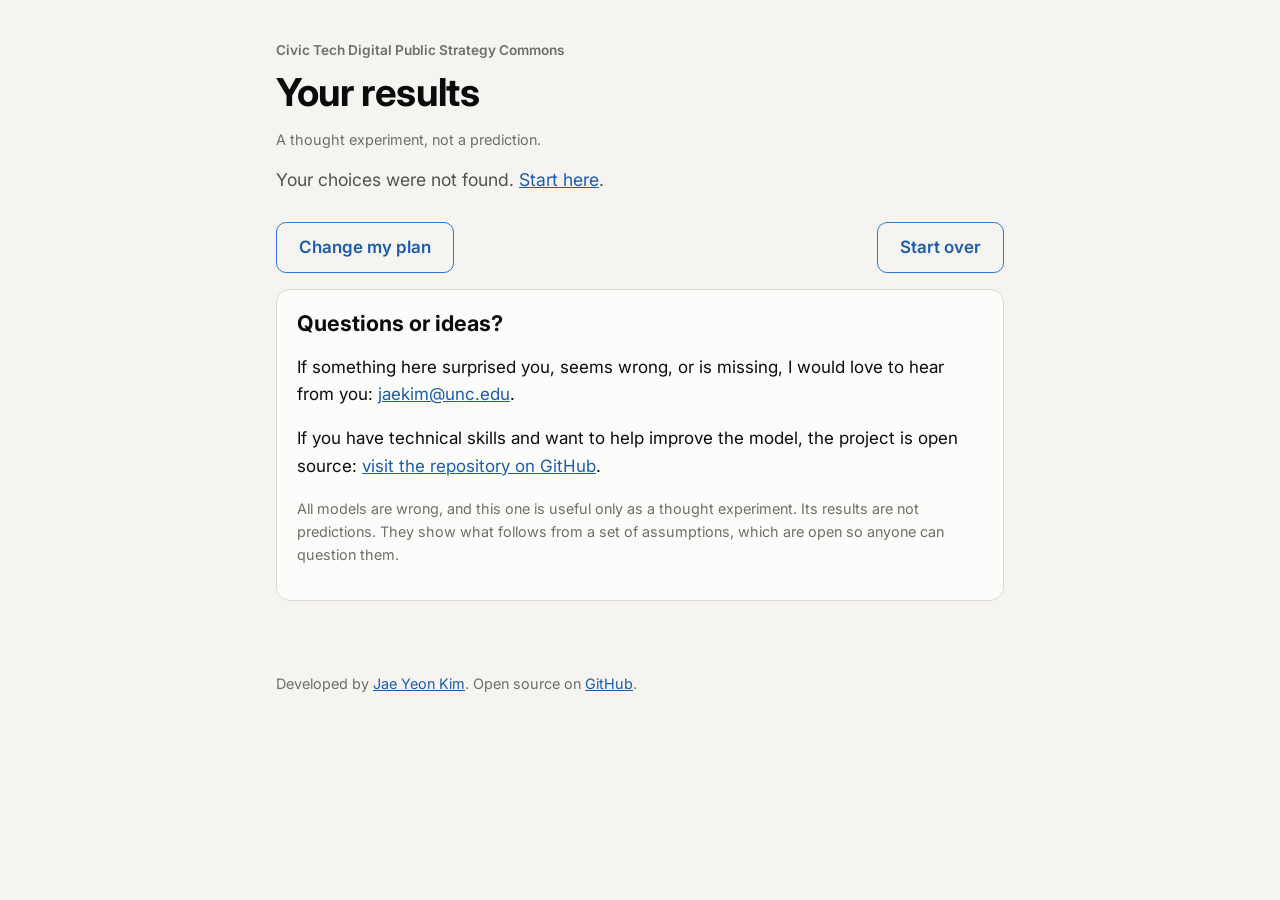
==== docs/results.html @ 11f8f768 "Add framework, OpenSpiel models, two-page website, and licenses - framework.md: success criteria (po" ====
<!doctype html>
<html lang="en">
<head>
  <meta charset="utf-8">
  <meta name="viewport" content="width=device-width, initial-scale=1">
  <title>Your results - Civic Tech Digital Public Strategy Commons</title>
  <meta name="description" content="Compare your guess with what the model suggests, and see why.">
  <link rel="preconnect" href="https://fonts.googleapis.com">
  <link rel="preconnect" href="https://fonts.gstatic.com" crossorigin>
  <link href="https://fonts.googleapis.com/css2?family=Inter:wght@400;600;700&display=swap" rel="stylesheet">
  <link rel="stylesheet" href="assets/style.css">
  <link rel="icon" href="data:image/svg+xml,%3Csvg xmlns='http://www.w3.org/2000/svg' viewBox='0 0 32 32'%3E%3Crect width='32' height='32' rx='7' fill='%232a78d6'/%3E%3Cpath d='M8 22l6-7 4 4 6-9' stroke='white' stroke-width='3' fill='none' stroke-linecap='round' stroke-linejoin='round'/%3E%3C/svg%3E">
</head>
<body>
<main class="page">
  <header class="intro">
    <p class="eyebrow"><a href="index.html">Civic Tech Digital Public Strategy Commons</a></p>
    <h1>Your results</h1>
    <p class="note">A thought experiment, not a prediction.</p>
    <p class="lede" id="summary">Working it out...</p>
  </header>

  <div id="results" aria-live="polite"></div>

  <section class="suggestion" id="suggestion" hidden></section>

  <div class="step-buttons">
    <a class="button secondary" id="edit-plan" href="index.html">Change my plan</a>
    <a class="button secondary" href="index.html">Start over</a>
  </div>

  <section class="closing">
    <h2>Questions or ideas?</h2>
    <p>If something here surprised you, seems wrong, or is missing, I would love to hear from you: <a href="mailto:jaekim@unc.edu?subject=Digital%20Public%20Strategy%20Commons">jaekim@unc.edu</a>.</p>
    <p>If you have technical skills and want to help improve the model, the project is open source: <a href="https://github.com/jaeyk/digital_public_strategy_commons">visit the repository on GitHub</a>.</p>
    <p class="note">All models are wrong, and this one is useful only as a thought experiment. Its results are not predictions. They show what follows from a set of assumptions, which are open so anyone can question them.</p>
  </section>
</main>
<footer class="page footer">
  <p>Developed by <a href="https://jaeyk.github.io/">Jae Yeon Kim</a>. Open source on <a href="https://github.com/jaeyk/digital_public_strategy_commons">GitHub</a>.</p>
</footer>
<script type="module" src="assets/results.js"></script>
</body>
</html>
---- docs/assets/style.css ----
/* Civic Tech Digital Public Strategy Commons - styles. Colors are defined once as tokens. */
:root {
  color-scheme: light;
  --bg: #f5f4f0;
  --surface: #fcfcfb;
  --surface-2: #efede7;
  --border: #dddbd3;
  --text: #0b0b0b;
  --text-2: #52514e;
  --muted: #6f6e69;
  --accent: #2a78d6;
  --accent-ink: #1c5cab;
  --accent-soft: #e3eefb;
  --you: #eb6834;
  --good: #0f7d3f;
  --bad: #b23a3a;
}
@media (prefers-color-scheme: dark) {
  :root:not([data-theme="light"]) {
    color-scheme: dark;
    --bg: #121211;
    --surface: #1a1a19;
    --surface-2: #242422;
    --border: #383835;
    --text: #f0efec;
    --text-2: #c3c2b7;
    --muted: #9a998f;
    --accent: #3987e5;
    --accent-ink: #86b6ef;
    --accent-soft: #1c2b3d;
    --you: #d95926;
    --good: #4cc27a;
    --bad: #e66767;
  }
}
:root[data-theme="dark"] {
  color-scheme: dark;
  --bg: #121211;
  --surface: #1a1a19;
  --surface-2: #242422;
  --border: #383835;
  --text: #f0efec;
  --text-2: #c3c2b7;
  --muted: #9a998f;
  --accent: #3987e5;
  --accent-ink: #86b6ef;
  --accent-soft: #1c2b3d;
  --you: #d95926;
  --good: #4cc27a;
  --bad: #e66767;
}

* { box-sizing: border-box; }
body { margin: 0; background: var(--bg); color: var(--text); font: 17px/1.6 "Inter", system-ui, -apple-system, "Segoe UI", sans-serif; }
a { color: var(--accent-ink); }
h1 { font-size: clamp(1.7rem, 4.5vw, 2.4rem); line-height: 1.15; margin: 0 0 12px; letter-spacing: -0.01em; }
h2 { font-size: 1.35rem; line-height: 1.25; margin: 0 0 8px; }
h3 { font-size: 0.95rem; margin: 18px 0 6px; color: var(--text-2); }
.page { max-width: 760px; margin: 0 auto; padding: 40px 16px; }
.intro { margin-bottom: 24px; }
.lede { font-size: 1.1rem; color: var(--text-2); margin: 0; }
.eyebrow { font-size: 0.85rem; font-weight: 600; margin: 0 0 8px; }
.eyebrow a { color: var(--muted); text-decoration: none; }
.hint { color: var(--muted); margin: 0 0 16px; }

/* Progress */
.progress { display: flex; gap: 6px; list-style: none; padding: 0; margin: 0 0 28px; counter-reset: step; flex-wrap: wrap; }
.progress li {
  flex: 1 1 120px; font-size: 0.85rem; color: var(--muted); padding: 8px 0 0; border-top: 4px solid var(--border);
  counter-increment: step;
}
.progress li::before { content: counter(step) ". "; }
.progress li.done { border-color: var(--accent); color: var(--text-2); }
.progress li.current { border-color: var(--accent); color: var(--text); font-weight: 700; }

/* Choice cards */
.cards { display: grid; gap: 10px; grid-template-columns: repeat(auto-fit, minmax(220px, 1fr)); }
.card {
  display: flex; flex-direction: column; gap: 4px; text-align: left; font: inherit; color: var(--text);
  background: var(--surface); border: 1px solid var(--border); border-radius: 12px; padding: 14px 16px; cursor: pointer;
}
.card span { color: var(--text-2); font-size: 0.92rem; line-height: 1.4; }
.card:hover { border-color: var(--accent); }
.card[aria-checked="true"] { border-color: var(--accent); background: var(--accent-soft); box-shadow: inset 0 0 0 1px var(--accent); }
.card[aria-checked="true"] strong::before { content: "\2713  "; color: var(--accent-ink); }

/* 2 x 2 matrix */
.matrix { display: grid; grid-template-columns: 28px 1fr; grid-template-rows: 1fr auto; gap: 8px; }
.matrix .quadrants { grid-column: 2; grid-row: 1; display: grid; grid-template-columns: 1fr 1fr; gap: 10px; }
.matrix .quadrants .card { min-height: 130px; justify-content: center; }
.axis-y {
  grid-column: 1; grid-row: 1; writing-mode: vertical-rl; transform: rotate(180deg); text-align: center;
  font-size: 0.8rem; color: var(--muted); font-weight: 600;
}
.axis-x { grid-column: 2; grid-row: 2; text-align: center; font-size: 0.8rem; color: var(--muted); font-weight: 600; }
.axis-y::after { content: "  \2192"; }
.axis-x::after { content: "  \2192"; }

/* Guess */
.guess { border: 1px solid var(--border); border-radius: 12px; padding: 12px 16px 16px; margin: 0 0 12px; background: var(--surface); }
.guess legend { font-weight: 700; padding: 0 6px; }
.scale { display: grid; grid-template-columns: repeat(4, 1fr); gap: 6px; }
.scale button {
  font: inherit; font-size: 0.9rem; padding: 10px 8px; border-radius: 8px; border: 1px solid var(--border);
  background: var(--surface); color: var(--text); cursor: pointer;
}
.scale button[aria-pressed="true"] { border-color: var(--you); box-shadow: inset 0 0 0 2px var(--you); font-weight: 700; }
@media (max-width: 560px) { .scale { grid-template-columns: 1fr 1fr; } }

/* Buttons */
.step-buttons { display: flex; justify-content: space-between; gap: 12px; margin-top: 28px; flex-wrap: wrap; }
.button {
  display: inline-block; font: inherit; font-weight: 600; padding: 11px 22px; border-radius: 10px; cursor: pointer;
  border: 1px solid var(--accent); background: var(--accent); color: #fff; text-decoration: none;
}
.button.secondary { background: transparent; color: var(--accent-ink); }
.button[hidden] { display: none; }
.button:disabled { opacity: 0.4; cursor: not-allowed; }
#next { margin-left: auto; }

/* Results */
.result, .suggestion, .closing {
  background: var(--surface); border: 1px solid var(--border); border-radius: 14px; padding: 20px; margin-bottom: 16px;
}
.goal-text { color: var(--muted); margin: 0 0 12px; font-size: 0.95rem; }
.meter { display: grid; grid-template-columns: repeat(4, 1fr); gap: 4px; margin: 8px 0 12px; }
.meter-cell { background: var(--surface-2); border-radius: 8px; padding: 8px; min-height: 76px; display: flex; flex-direction: column; justify-content: space-between; border: 2px solid transparent; }
.meter-label { font-size: 0.8rem; color: var(--text-2); line-height: 1.25; }
.meter-cell.model { background: var(--accent-soft); border-color: var(--accent); }
.meter-cell.guess { border-color: var(--you); }
.meter-cell.guess.model { border-color: var(--accent); box-shadow: inset 0 0 0 2px var(--you); }
.badges { display: flex; flex-wrap: wrap; gap: 4px; margin-top: 6px; }
.badge { font-size: 0.72rem; font-weight: 700; border-radius: 999px; padding: 1px 8px; color: #fff; }
.badge.you { background: var(--you); }
.badge.model { background: var(--accent); }
.headline { font-weight: 700; font-size: 1.05rem; margin: 0; }
.reasons { margin: 0; padding-left: 0; list-style: none; display: grid; gap: 8px; }
.reasons li { padding-left: 26px; position: relative; }
.reasons li::before { position: absolute; left: 0; top: 0; font-weight: 700; }
.reasons li.helps::before { content: "+"; color: var(--good); }
.reasons li.hurts::before { content: "\2212"; color: var(--bad); }
.suggestion { border-color: var(--accent); }
.suggestion ul { padding-left: 1.2em; }
.closing { margin-top: 16px; }
.closing h2 { margin-top: 0; }
.note { color: var(--muted); font-size: 0.9rem; }
@media (max-width: 560px) { .meter { grid-template-columns: 1fr 1fr; } }

.footer { padding-top: 0; color: var(--muted); font-size: 0.9rem; }
:focus-visible { outline: 2px solid var(--accent); outline-offset: 2px; }
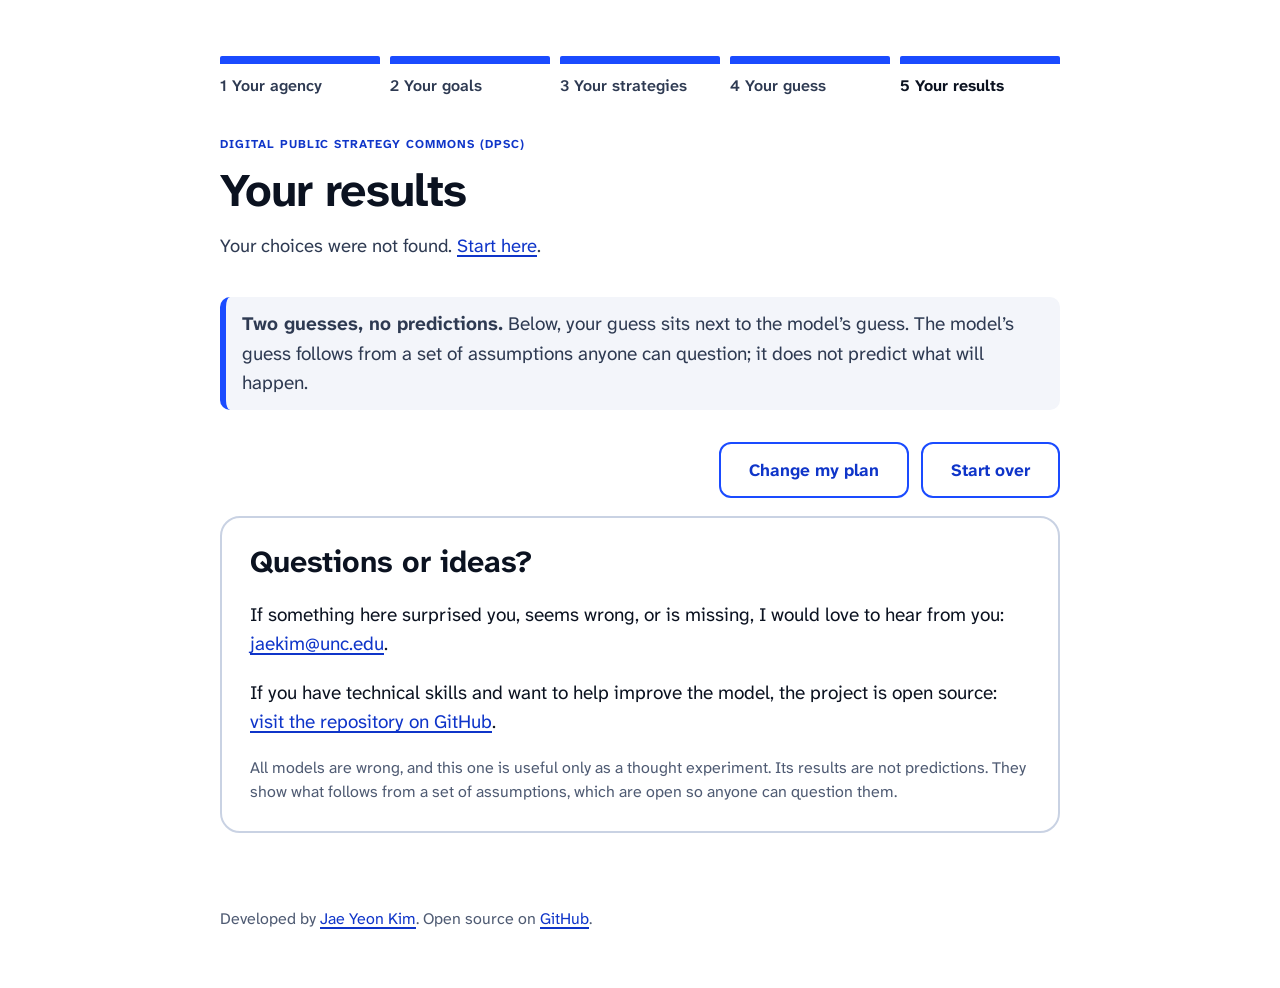
==== commit 75971089: "Update website" ====
--- a/docs/results.html
+++ b/docs/results.html
@@ -3,21 +3,29 @@
 <head>
   <meta charset="utf-8">
   <meta name="viewport" content="width=device-width, initial-scale=1">
-  <title>Your results - Civic Tech Digital Public Strategy Commons</title>
+  <title>Your results - Digital Public Strategy Commons (DPSC)</title>
   <meta name="description" content="Compare your guess with what the model suggests, and see why.">
   <link rel="preconnect" href="https://fonts.googleapis.com">
   <link rel="preconnect" href="https://fonts.gstatic.com" crossorigin>
-  <link href="https://fonts.googleapis.com/css2?family=Inter:wght@400;600;700&display=swap" rel="stylesheet">
+  <link href="https://fonts.googleapis.com/css2?family=Atkinson+Hyperlegible+Next:wght@400;600;700&display=swap" rel="stylesheet">
   <link rel="stylesheet" href="assets/style.css">
   <link rel="icon" href="data:image/svg+xml,%3Csvg xmlns='http://www.w3.org/2000/svg' viewBox='0 0 32 32'%3E%3Crect width='32' height='32' rx='7' fill='%232a78d6'/%3E%3Cpath d='M8 22l6-7 4 4 6-9' stroke='white' stroke-width='3' fill='none' stroke-linecap='round' stroke-linejoin='round'/%3E%3C/svg%3E">
 </head>
 <body>
 <main class="page">
+  <ol class="progress" aria-label="Steps">
+    <li data-step="1" class="done">Your agency</li>
+    <li data-step="2" class="done">Your goals</li>
+    <li data-step="3" class="done">Your strategies</li>
+    <li data-step="4" class="done">Your guess</li>
+    <li data-step="5" class="current" aria-current="step">Your results</li>
+  </ol>
   <header class="intro">
-    <p class="eyebrow"><a href="index.html">Civic Tech Digital Public Strategy Commons</a></p>
+    <p class="eyebrow"><a href="index.html">Digital Public Strategy Commons (DPSC)</a></p>
     <h1>Your results</h1>
-    <p class="note">A thought experiment, not a prediction.</p>
     <p class="lede" id="summary">Working it out...</p>
+    <nav class="cost-switch" id="cost-switch" aria-label="How much you can invest"></nav>
+    <p class="both-guesses"><strong>Two guesses, no predictions.</strong> Below, your guess sits next to the model’s guess. The model’s guess follows from a set of assumptions anyone can question; it does not predict what will happen.</p>
   </header>
 
   <div id="results" aria-live="polite"></div>
@@ -28,6 +36,22 @@
     <a class="button secondary" id="edit-plan" href="index.html">Change my plan</a>
     <a class="button secondary" href="index.html">Start over</a>
   </div>
+
+  <section class="network" id="network" hidden>
+    <h2>How the 15 levers connect</h2>
+    <p class="hint">Some strategies need others, some work better together, and some pull against each other. Your plan is filled in. Tap or hover a lever to see its connections.</p>
+    <ul class="network-legend" aria-label="Legend">
+      <li><svg width="44" height="14" aria-hidden="true"><line x1="2" y1="7" x2="34" y2="7" class="edge needs"/><path d="M34 2 L42 7 L34 12 Z" class="arrow needs"/></svg> needs</li>
+      <li><svg width="44" height="14" aria-hidden="true"><line x1="2" y1="7" x2="42" y2="7" class="edge together"/></svg> works better with</li>
+      <li><svg width="44" height="14" aria-hidden="true"><line x1="2" y1="7" x2="42" y2="7" class="edge against"/></svg> pulls against</li>
+    </ul>
+    <div class="network-layout">
+      <div class="network-graph" id="network-graph"></div>
+      <div class="network-panel" id="network-panel" aria-live="polite"></div>
+    </div>
+    <h3>Levers that shape all the others</h3>
+    <ul class="network-all" id="network-all"></ul>
+  </section>
 
   <section class="closing">
     <h2>Questions or ideas?</h2>
--- a/docs/assets/style.css
+++ b/docs/assets/style.css
@@ -1,150 +1,284 @@
-/* Civic Tech Digital Public Strategy Commons - styles. Colors are defined once as tokens. */
+/* Digital Public Strategy Commons (DPSC) - styles.
+   Tokens match the Figma file "DPSC website: design system and screens" (collection "DPSC color",
+   text styles "DPSC/*"). Every text and accent color passes WCAG AA (4.5:1) in light and dark mode.
+   Font: Atkinson Hyperlegible Next, designed by the Braille Institute for legibility. */
 :root {
   color-scheme: light;
-  --bg: #f5f4f0;
-  --surface: #fcfcfb;
-  --surface-2: #efede7;
-  --border: #dddbd3;
-  --text: #0b0b0b;
-  --text-2: #52514e;
-  --muted: #6f6e69;
-  --accent: #2a78d6;
-  --accent-ink: #1c5cab;
-  --accent-soft: #e3eefb;
-  --you: #eb6834;
-  --good: #0f7d3f;
-  --bad: #b23a3a;
+  --bg: #ffffff;
+  --surface: #f3f5fa;
+  --border: #c9d2e3;
+  --ink: #0b1220;
+  --ink-2: #2e3a52;
+  --muted: #4f5b73;
+  --primary: #1a4bff;
+  --primary-strong: #0f35c9;
+  --primary-soft: #e6ecff;
+  --on-primary: #ffffff;
+  --guess: #c2410c;
+  --guess-soft: #fff1e8;
+  --backfires: #c81e1e;
+  --below: #b45309;
+  --above: #15803d;
+  --best: #0e6b3a;
+  --backfires-soft: #fdecec;
+  --below-soft: #fff4e5;
+  --above-soft: #e8f7ee;
+  --best-soft: #dcf5e7;
+  --font: "Atkinson Hyperlegible Next", "Atkinson Hyperlegible", system-ui, -apple-system, "Segoe UI", sans-serif;
+  --radius: 16px;
 }
 @media (prefers-color-scheme: dark) {
   :root:not([data-theme="light"]) {
     color-scheme: dark;
-    --bg: #121211;
-    --surface: #1a1a19;
-    --surface-2: #242422;
-    --border: #383835;
-    --text: #f0efec;
-    --text-2: #c3c2b7;
-    --muted: #9a998f;
-    --accent: #3987e5;
-    --accent-ink: #86b6ef;
-    --accent-soft: #1c2b3d;
-    --you: #d95926;
-    --good: #4cc27a;
-    --bad: #e66767;
+    --bg: #0e1220;
+    --surface: #171c2e;
+    --border: #2e3650;
+    --ink: #f5f7fc;
+    --ink-2: #d4dae8;
+    --muted: #aeb7cb;
+    --primary: #6e8bff;
+    --primary-strong: #9cb0ff;
+    --primary-soft: #1d2a5c;
+    --on-primary: #0e1220;
+    --guess: #ff8a4c;
+    --guess-soft: #3a2316;
+    --backfires: #ff6b6b;
+    --below: #f5a524;
+    --above: #4ade80;
+    --best: #34d399;
+    --backfires-soft: #3a1a1e;
+    --below-soft: #3a2a12;
+    --above-soft: #12301f;
+    --best-soft: #0f3326;
   }
 }
 :root[data-theme="dark"] {
   color-scheme: dark;
-  --bg: #121211;
-  --surface: #1a1a19;
-  --surface-2: #242422;
-  --border: #383835;
-  --text: #f0efec;
-  --text-2: #c3c2b7;
-  --muted: #9a998f;
-  --accent: #3987e5;
-  --accent-ink: #86b6ef;
-  --accent-soft: #1c2b3d;
-  --you: #d95926;
-  --good: #4cc27a;
-  --bad: #e66767;
-}
-
+  --bg: #0e1220;
+  --surface: #171c2e;
+  --border: #2e3650;
+  --ink: #f5f7fc;
+  --ink-2: #d4dae8;
+  --muted: #aeb7cb;
+  --primary: #6e8bff;
+  --primary-strong: #9cb0ff;
+  --primary-soft: #1d2a5c;
+  --on-primary: #0e1220;
+  --guess: #ff8a4c;
+  --guess-soft: #3a2316;
+  --backfires: #ff6b6b;
+  --below: #f5a524;
+  --above: #4ade80;
+  --best: #34d399;
+  --backfires-soft: #3a1a1e;
+  --below-soft: #3a2a12;
+  --above-soft: #12301f;
+  --best-soft: #0f3326;
+}
+
+/* Type scale (DPSC/* text styles): Display 46, Heading 30, Title 22, Lede 22, Body 19, Label 18, Small 16, Overline 14. */
 * { box-sizing: border-box; }
-body { margin: 0; background: var(--bg); color: var(--text); font: 17px/1.6 "Inter", system-ui, -apple-system, "Segoe UI", sans-serif; }
-a { color: var(--accent-ink); }
-h1 { font-size: clamp(1.7rem, 4.5vw, 2.4rem); line-height: 1.15; margin: 0 0 12px; letter-spacing: -0.01em; }
-h2 { font-size: 1.35rem; line-height: 1.25; margin: 0 0 8px; }
-h3 { font-size: 0.95rem; margin: 18px 0 6px; color: var(--text-2); }
-.page { max-width: 760px; margin: 0 auto; padding: 40px 16px; }
-.intro { margin-bottom: 24px; }
-.lede { font-size: 1.1rem; color: var(--text-2); margin: 0; }
-.eyebrow { font-size: 0.85rem; font-weight: 600; margin: 0 0 8px; }
-.eyebrow a { color: var(--muted); text-decoration: none; }
-.hint { color: var(--muted); margin: 0 0 16px; }
-
-/* Progress */
-.progress { display: flex; gap: 6px; list-style: none; padding: 0; margin: 0 0 28px; counter-reset: step; flex-wrap: wrap; }
-.progress li {
-  flex: 1 1 120px; font-size: 0.85rem; color: var(--muted); padding: 8px 0 0; border-top: 4px solid var(--border);
-  counter-increment: step;
-}
-.progress li::before { content: counter(step) ". "; }
-.progress li.done { border-color: var(--accent); color: var(--text-2); }
-.progress li.current { border-color: var(--accent); color: var(--text); font-weight: 700; }
+body { margin: 0; background: var(--bg); color: var(--ink); font: 400 19px/1.55 var(--font); -webkit-font-smoothing: antialiased; }
+a { color: var(--primary-strong); text-underline-offset: 3px; text-decoration-thickness: 2px; }
+h1 { font-size: clamp(2.1rem, 5.5vw, 2.9rem); font-weight: 700; line-height: 1.12; letter-spacing: -0.02em; margin: 0 0 16px; }
+h2 { font-size: clamp(1.55rem, 3.6vw, 1.9rem); font-weight: 700; line-height: 1.2; margin: 0 0 10px; }
+h3 { font-size: 1.15rem; font-weight: 700; margin: 22px 0 8px; color: var(--ink-2); }
+.page { max-width: 880px; margin: 0 auto; padding: 56px 20px 40px; }
+.intro { margin-bottom: 32px; }
+.lede { font-size: 1.16rem; line-height: 1.5; color: var(--ink-2); margin: 0; }
+.eyebrow { font-size: 0.75rem; font-weight: 700; letter-spacing: 0.08em; text-transform: uppercase; margin: 0 0 12px; }
+.eyebrow a { color: var(--primary-strong); text-decoration: none; }
+.hint { color: var(--ink-2); margin: 0 0 18px; }
+.note { color: var(--muted); font-size: 1rem; margin: 14px 0 0; }
+
+/* Method box and lever list */
+.method, .levers-note {
+  margin: 18px 0 0; padding: 16px 20px; background: var(--surface); border: 2px solid var(--border); border-radius: var(--radius);
+  font-size: 1.02rem; color: var(--ink-2);
+}
+.method strong, .levers-note strong { color: var(--ink); }
+.levers-note { margin-top: 10px; padding: 12px 20px; }
+.levers-note summary { cursor: pointer; font-weight: 700; color: var(--primary-strong); }
+.levers-note ul { margin: 12px 0 4px; padding-left: 1.2em; display: grid; gap: 8px; }
+
+/* Progress: five steps */
+.progress { display: grid; grid-template-columns: repeat(5, 1fr); gap: 10px; list-style: none; padding: 0; margin: 0 0 36px; counter-reset: step; }
+.progress li { font-size: 1rem; font-weight: 600; color: var(--muted); padding-top: 10px; border-top: 8px solid var(--border); border-radius: 2px; counter-increment: step; }
+.progress li::before { content: counter(step) "  "; }
+.progress li.done { border-color: var(--primary); color: var(--ink-2); }
+.progress li.current { border-color: var(--primary); color: var(--ink); font-weight: 700; }
+@media (max-width: 620px) { .progress li { font-size: 0.85rem; } }
 
 /* Choice cards */
-.cards { display: grid; gap: 10px; grid-template-columns: repeat(auto-fit, minmax(220px, 1fr)); }
+.cards { display: grid; gap: 14px; grid-template-columns: repeat(auto-fit, minmax(250px, 1fr)); }
 .card {
-  display: flex; flex-direction: column; gap: 4px; text-align: left; font: inherit; color: var(--text);
-  background: var(--surface); border: 1px solid var(--border); border-radius: 12px; padding: 14px 16px; cursor: pointer;
-}
-.card span { color: var(--text-2); font-size: 0.92rem; line-height: 1.4; }
-.card:hover { border-color: var(--accent); }
-.card[aria-checked="true"] { border-color: var(--accent); background: var(--accent-soft); box-shadow: inset 0 0 0 1px var(--accent); }
-.card[aria-checked="true"] strong::before { content: "\2713  "; color: var(--accent-ink); }
+  display: flex; flex-direction: column; gap: 6px; text-align: left; font: inherit; color: var(--ink);
+  background: var(--bg); border: 2px solid var(--border); border-radius: var(--radius); padding: 18px 20px; cursor: pointer;
+  transition: border-color 0.15s, background 0.15s, box-shadow 0.15s;
+}
+.card strong { font-size: 1.16rem; line-height: 1.3; }
+.card span { color: var(--ink-2); font-size: 1rem; line-height: 1.45; }
+.card:hover:not(:disabled) { border-color: var(--primary); box-shadow: 0 2px 0 var(--primary); }
+.card[aria-checked="true"] { border: 3px solid var(--primary); padding: 17px 19px; background: var(--primary-soft); }
+.card[aria-checked="true"] strong { color: var(--primary-strong); }
+.card[aria-checked="true"] strong::before {
+  content: ""; display: inline-block; width: 0.5em; height: 0.85em; margin: 0 0.55em 0 0.1em; vertical-align: -0.05em;
+  border: solid var(--primary-strong); border-width: 0 0.18em 0.18em 0; transform: rotate(45deg);
+}
+.card:disabled { opacity: 0.4; cursor: not-allowed; }
+.card .effort { display: inline-flex; align-items: center; gap: 8px; font-style: normal; font-size: 0.9rem; font-weight: 600; color: var(--muted); margin-top: 6px; }
+.pips { display: inline-flex; gap: 4px; }
+.pips i { width: 11px; height: 11px; border-radius: 50%; border: 2px solid currentColor; display: inline-block; }
+.pips i.on { background: currentColor; }
+.card .effort.heavy { color: var(--guess); }
 
 /* 2 x 2 matrix */
-.matrix { display: grid; grid-template-columns: 28px 1fr; grid-template-rows: 1fr auto; gap: 8px; }
-.matrix .quadrants { grid-column: 2; grid-row: 1; display: grid; grid-template-columns: 1fr 1fr; gap: 10px; }
-.matrix .quadrants .card { min-height: 130px; justify-content: center; }
-.axis-y {
-  grid-column: 1; grid-row: 1; writing-mode: vertical-rl; transform: rotate(180deg); text-align: center;
-  font-size: 0.8rem; color: var(--muted); font-weight: 600;
-}
-.axis-x { grid-column: 2; grid-row: 2; text-align: center; font-size: 0.8rem; color: var(--muted); font-weight: 600; }
-.axis-y::after { content: "  \2192"; }
-.axis-x::after { content: "  \2192"; }
+.matrix { display: grid; grid-template-columns: 32px 1fr; grid-template-rows: 1fr auto; gap: 10px; }
+.matrix .quadrants { grid-column: 2; grid-row: 1; display: grid; grid-template-columns: 1fr 1fr; gap: 14px; }
+.matrix .quadrants .card { min-height: 150px; justify-content: center; }
+.axis-y { grid-column: 1; grid-row: 1; writing-mode: vertical-rl; transform: rotate(180deg); text-align: center; font-size: 0.95rem; color: var(--muted); font-weight: 700; }
+.axis-x { grid-column: 2; grid-row: 2; text-align: center; font-size: 0.95rem; color: var(--muted); font-weight: 700; }
+.axis-y::after, .axis-x::after { content: "  \2192"; }
+@media (max-width: 560px) { .matrix .quadrants { grid-template-columns: 1fr; } }
+
+/* Investment meter */
+.second-question { margin-top: 36px; }
+.budget {
+  display: flex; flex-wrap: wrap; align-items: center; gap: 10px 16px; padding: 16px 22px; margin: 0 0 18px;
+  background: var(--surface); border: 2px solid var(--border); border-radius: var(--radius); position: sticky; top: 10px; z-index: 2;
+}
+.budget-label { font-weight: 700; }
+.budget-dots { display: inline-flex; gap: 6px; }
+.budget-dots i { width: 22px; height: 22px; border-radius: 50%; border: 3px solid var(--primary); display: inline-block; }
+.budget-dots i.on { background: var(--primary); }
+.budget-dots i.over { background: var(--backfires); border-color: var(--backfires); }
+.budget-text { color: var(--ink-2); }
+
+/* Adjustable effort ratings */
+.effort-panel { margin: 0 0 18px; padding: 14px 20px; background: var(--bg); border: 2px solid var(--border); border-radius: var(--radius); }
+.effort-panel summary { cursor: pointer; font-weight: 700; color: var(--primary-strong); font-size: 1.05rem; }
+.effort-panel[open] summary { margin-bottom: 10px; }
+.effort-row { display: grid; grid-template-columns: minmax(0, 1fr) auto; gap: 8px 16px; align-items: center; padding: 12px 0; border-top: 1px solid var(--border); }
+.effort-row.changed .effort-name strong::after { content: "  your rating"; font-size: 0.78rem; font-weight: 700; color: var(--guess); }
+.effort-name { display: flex; flex-direction: column; }
+.effort-name span { font-size: 0.9rem; color: var(--muted); line-height: 1.35; }
+.effort-choices { display: flex; flex-wrap: wrap; gap: 6px; }
+.effort-choices button {
+  display: inline-flex; align-items: center; gap: 6px; font: inherit; font-size: 0.85rem; font-weight: 600; padding: 6px 10px;
+  border: 2px solid var(--border); border-radius: 999px; background: var(--bg); color: var(--ink-2); cursor: pointer;
+}
+.effort-choices button .pips i { width: 10px; height: 10px; border-width: 1.5px; }
+.effort-choices button[aria-checked="true"] { border-color: var(--primary); background: var(--primary-soft); color: var(--primary-strong); }
+.small-button { font-size: 0.95rem; padding: 8px 16px; margin-top: 12px; }
+@media (max-width: 700px) { .effort-row { grid-template-columns: 1fr; } }
+
+.budget-panel { margin-top: 16px; }
+.budget-setting { padding: 12px 0; border-top: 1px solid var(--border); }
+.budget-setting p { margin: 0 0 8px; }
+.budget-setting label { display: flex; flex-direction: column; margin-bottom: 6px; }
+.budget-setting label span { font-size: 0.9rem; color: var(--muted); }
+.range-row { display: flex; align-items: center; gap: 14px; }
+.range-row input[type="range"] { flex: 1; accent-color: var(--primary); height: 28px; }
+.range-row output { font-weight: 700; min-width: 5.5em; color: var(--primary-strong); }
 
 /* Guess */
-.guess { border: 1px solid var(--border); border-radius: 12px; padding: 12px 16px 16px; margin: 0 0 12px; background: var(--surface); }
-.guess legend { font-weight: 700; padding: 0 6px; }
-.scale { display: grid; grid-template-columns: repeat(4, 1fr); gap: 6px; }
+.guess { border: 2px solid var(--border); border-radius: var(--radius); padding: 14px 18px 18px; margin: 0 0 16px; background: var(--bg); }
+.guess legend { font-weight: 700; font-size: 1.16rem; padding: 0 8px; }
+.scale { display: grid; grid-template-columns: repeat(4, 1fr); gap: 10px; }
 .scale button {
-  font: inherit; font-size: 0.9rem; padding: 10px 8px; border-radius: 8px; border: 1px solid var(--border);
-  background: var(--surface); color: var(--text); cursor: pointer;
-}
-.scale button[aria-pressed="true"] { border-color: var(--you); box-shadow: inset 0 0 0 2px var(--you); font-weight: 700; }
-@media (max-width: 560px) { .scale { grid-template-columns: 1fr 1fr; } }
+  display: flex; flex-direction: column; gap: 4px; text-align: left; font: inherit; padding: 12px 14px; border-radius: 12px;
+  border: 2px solid var(--border); background: var(--bg); color: var(--ink); cursor: pointer;
+}
+.scale button strong { font-size: 1.02rem; }
+.scale button span { font-size: 0.9rem; color: var(--muted); line-height: 1.35; }
+.scale button:hover { border-color: var(--guess); }
+.scale button[aria-pressed="true"] { border: 3px solid var(--guess); padding: 11px 13px; background: var(--guess-soft); }
+@media (max-width: 620px) { .scale { grid-template-columns: 1fr 1fr; } }
 
 /* Buttons */
-.step-buttons { display: flex; justify-content: space-between; gap: 12px; margin-top: 28px; flex-wrap: wrap; }
+.step-buttons { display: flex; justify-content: flex-end; gap: 12px; margin-top: 32px; flex-wrap: wrap; }
 .button {
-  display: inline-block; font: inherit; font-weight: 600; padding: 11px 22px; border-radius: 10px; cursor: pointer;
-  border: 1px solid var(--accent); background: var(--accent); color: #fff; text-decoration: none;
-}
-.button.secondary { background: transparent; color: var(--accent-ink); }
+  display: inline-block; font: inherit; font-size: 1.08rem; font-weight: 700; padding: 13px 28px; border-radius: 12px; cursor: pointer;
+  border: 2px solid var(--primary); background: var(--primary); color: var(--on-primary); text-decoration: none;
+}
+.button:hover:not(:disabled) { background: var(--primary-strong); border-color: var(--primary-strong); }
+.button.secondary { background: var(--bg); color: var(--primary-strong); }
+.button.secondary:hover { background: var(--primary-soft); }
+.button:disabled { opacity: 0.4; cursor: not-allowed; }
 .button[hidden] { display: none; }
-.button:disabled { opacity: 0.4; cursor: not-allowed; }
-#next { margin-left: auto; }
 
 /* Results */
-.result, .suggestion, .closing {
-  background: var(--surface); border: 1px solid var(--border); border-radius: 14px; padding: 20px; margin-bottom: 16px;
-}
-.goal-text { color: var(--muted); margin: 0 0 12px; font-size: 0.95rem; }
-.meter { display: grid; grid-template-columns: repeat(4, 1fr); gap: 4px; margin: 8px 0 12px; }
-.meter-cell { background: var(--surface-2); border-radius: 8px; padding: 8px; min-height: 76px; display: flex; flex-direction: column; justify-content: space-between; border: 2px solid transparent; }
-.meter-label { font-size: 0.8rem; color: var(--text-2); line-height: 1.25; }
-.meter-cell.model { background: var(--accent-soft); border-color: var(--accent); }
-.meter-cell.guess { border-color: var(--you); }
-.meter-cell.guess.model { border-color: var(--accent); box-shadow: inset 0 0 0 2px var(--you); }
-.badges { display: flex; flex-wrap: wrap; gap: 4px; margin-top: 6px; }
-.badge { font-size: 0.72rem; font-weight: 700; border-radius: 999px; padding: 1px 8px; color: #fff; }
-.badge.you { background: var(--you); }
-.badge.model { background: var(--accent); }
-.headline { font-weight: 700; font-size: 1.05rem; margin: 0; }
-.reasons { margin: 0; padding-left: 0; list-style: none; display: grid; gap: 8px; }
-.reasons li { padding-left: 26px; position: relative; }
-.reasons li::before { position: absolute; left: 0; top: 0; font-weight: 700; }
-.reasons li.helps::before { content: "+"; color: var(--good); }
-.reasons li.hurts::before { content: "\2212"; color: var(--bad); }
-.suggestion { border-color: var(--accent); }
+.result, .suggestion, .closing { background: var(--bg); border: 2px solid var(--border); border-radius: 20px; padding: 26px 28px; margin-bottom: 18px; }
+.goal-text { color: var(--ink-2); margin: 0 0 10px; }
+.basis { color: var(--muted); font-size: 1rem; margin: 0 0 8px; }
+.both-guesses { background: var(--surface); border-left: 6px solid var(--primary); border-radius: 10px; padding: 12px 16px; margin: 20px 0 0; color: var(--ink-2); }
+.meter { display: grid; grid-template-columns: repeat(4, 1fr); gap: 10px; margin: 10px 0 14px; }
+.meter-cell {
+  --c: var(--border); --soft: var(--surface);
+  background: var(--soft); border: 2px solid var(--c); border-radius: 12px; padding: 0 12px 12px; min-height: 96px;
+  display: flex; flex-direction: column; gap: 8px; opacity: 0.5;
+}
+.meter-cell::before { content: ""; display: block; height: 7px; margin: 0 -12px 2px; border-radius: 9px 9px 0 0; background: var(--c); }
+.meter-cell.v-backfires { --c: var(--backfires); --soft: var(--backfires-soft); }
+.meter-cell.v-below { --c: var(--below); --soft: var(--below-soft); }
+.meter-cell.v-above { --c: var(--above); --soft: var(--above-soft); }
+.meter-cell.v-best { --c: var(--best); --soft: var(--best-soft); }
+.meter-cell.model, .meter-cell.guess { opacity: 1; border-width: 3px; }
+.meter-label { font-weight: 700; font-size: 1rem; line-height: 1.25; color: var(--ink); }
+.badges { display: flex; flex-wrap: wrap; gap: 6px; margin-top: auto; }
+.badge { font-size: 0.82rem; font-weight: 700; border-radius: 999px; padding: 2px 10px; color: var(--on-primary); }
+.badge.you { background: var(--guess); }
+.badge.model { background: var(--primary); }
+.headline { font-weight: 700; font-size: 1.25rem; margin: 4px 0 0; }
+.reasons { margin: 0; padding-left: 0; list-style: none; display: grid; gap: 10px; }
+.reasons li { padding-left: 32px; position: relative; }
+.reasons li::before { position: absolute; left: 4px; top: -2px; font-weight: 700; font-size: 1.3rem; }
+.reasons li.helps::before { content: "+"; color: var(--above); }
+.reasons li.hurts::before { content: "\2212"; color: var(--backfires); }
+.suggestion { border: 3px solid var(--primary); background: var(--primary-soft); }
 .suggestion ul { padding-left: 1.2em; }
-.closing { margin-top: 16px; }
+.closing { margin-top: 18px; }
 .closing h2 { margin-top: 0; }
-.note { color: var(--muted); font-size: 0.9rem; }
-@media (max-width: 560px) { .meter { grid-template-columns: 1fr 1fr; } }
-
-.footer { padding-top: 0; color: var(--muted); font-size: 0.9rem; }
-:focus-visible { outline: 2px solid var(--accent); outline-offset: 2px; }
+.cost-switch { display: flex; flex-wrap: wrap; gap: 8px; align-items: center; margin: 16px 0 0; color: var(--ink-2); }
+.cost-switch a { padding: 6px 16px; border: 2px solid var(--border); border-radius: 999px; text-decoration: none; color: var(--ink-2); background: var(--bg); font-weight: 600; }
+.cost-switch a[aria-current="true"] { border-color: var(--primary); color: var(--primary-strong); background: var(--primary-soft); }
+.cost-switch .too-small { color: var(--muted); font-size: 0.92rem; padding: 6px 4px; }
+.small { font-size: 0.95rem; }
+@media (max-width: 620px) { .meter { grid-template-columns: 1fr 1fr; } .result, .suggestion, .closing { padding: 20px; } }
+
+/* Map of how the levers connect */
+.network { background: var(--bg); border: 2px solid var(--border); border-radius: 20px; padding: 26px 28px; margin-top: 18px; }
+.network h2 { margin-top: 0; }
+.network-legend { display: flex; flex-wrap: wrap; gap: 8px 22px; list-style: none; padding: 0; margin: 0 0 8px; font-weight: 600; color: var(--ink-2); }
+.network-legend li { display: inline-flex; align-items: center; gap: 8px; }
+.network-layout { display: grid; grid-template-columns: 1fr; gap: 16px; }
+.network-graph svg { width: 100%; height: auto; display: block; overflow: visible; }
+.edge { stroke-width: 3; fill: none; transition: opacity 0.15s; }
+.edge.needs { stroke: var(--primary); }
+.edge.together { stroke: var(--above); }
+.edge.against { stroke: var(--backfires); stroke-dasharray: 7 6; }
+.arrow.needs { fill: var(--primary); }
+.edge.dim { opacity: 0.12; }
+.edge.lit { stroke-width: 4.5; }
+.node { cursor: pointer; transition: opacity 0.15s; }
+.node circle { fill: var(--bg); stroke: var(--ink-2); stroke-width: 3; }
+.node.in-plan circle { fill: var(--primary); stroke: var(--primary); }
+.node text { font: 700 19px var(--font); fill: var(--ink); }
+.node.selected circle { stroke: var(--guess); stroke-width: 5; }
+.node.selected text { fill: var(--primary-strong); text-decoration: underline; }
+.node.dim { opacity: 0.35; }
+.node:focus { outline: none; }
+.node:focus-visible circle { stroke: var(--guess); stroke-width: 5; }
+.network-panel { background: var(--surface); border: 2px solid var(--border); border-radius: var(--radius); padding: 16px 18px; }
+.network-panel h3 { margin: 0 0 8px; color: var(--ink); font-size: 1.2rem; }
+.network-panel ul { margin: 0 0 10px; padding-left: 1.1em; display: grid; gap: 6px; }
+.panel-kind { margin: 10px 0 4px; font-weight: 700; }
+.panel-kind.needs, .panel-kind.neededBy { color: var(--primary-strong); }
+.panel-kind.together { color: var(--above); }
+.panel-kind.against { color: var(--backfires); }
+.panel-all { margin: 10px 0 0; padding-top: 10px; border-top: 2px solid var(--border); }
+.in-plan-tag { font-size: 0.8rem; font-weight: 700; color: var(--on-primary); background: var(--primary); border-radius: 999px; padding: 2px 10px; vertical-align: middle; }
+.network-all { margin: 0; padding-left: 1.2em; display: grid; gap: 8px; color: var(--ink-2); }
+
+.footer { padding-top: 0; color: var(--muted); font-size: 1rem; }
+:focus-visible { outline: 3px solid var(--primary); outline-offset: 3px; }
